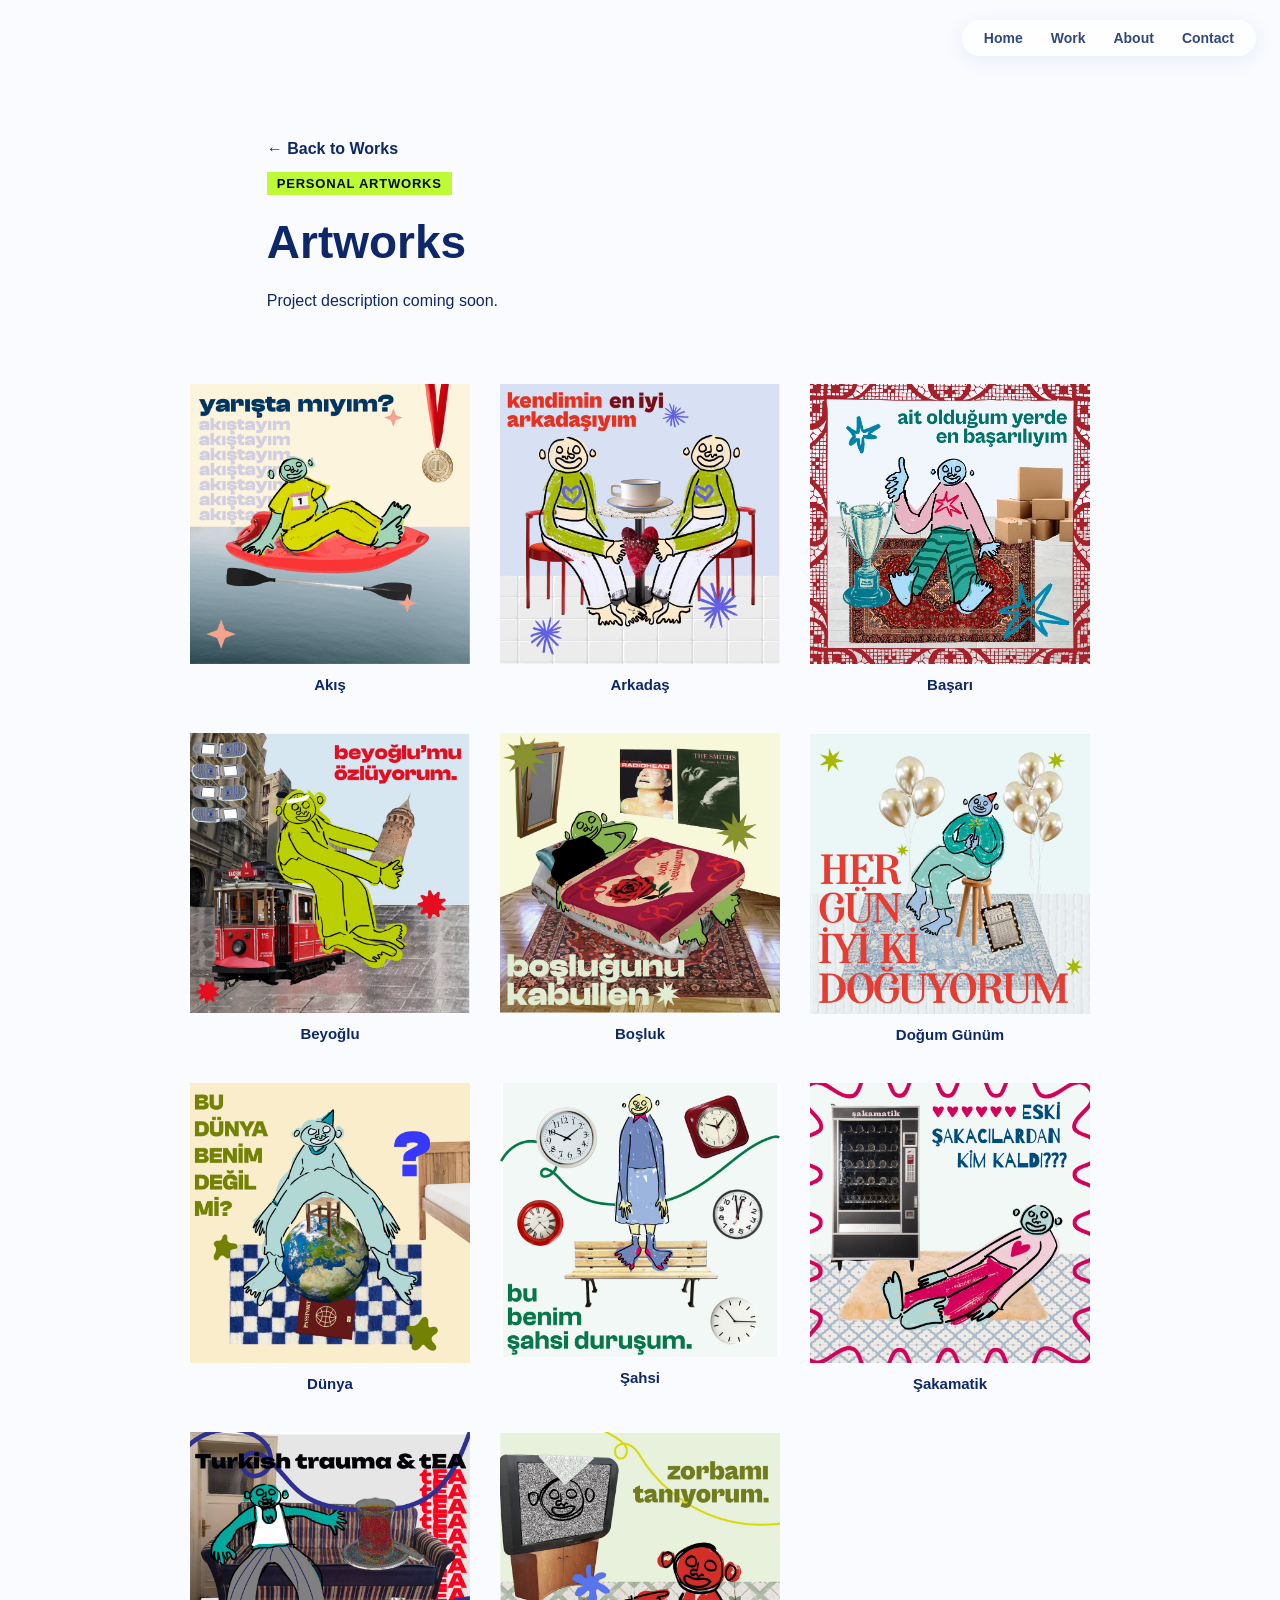
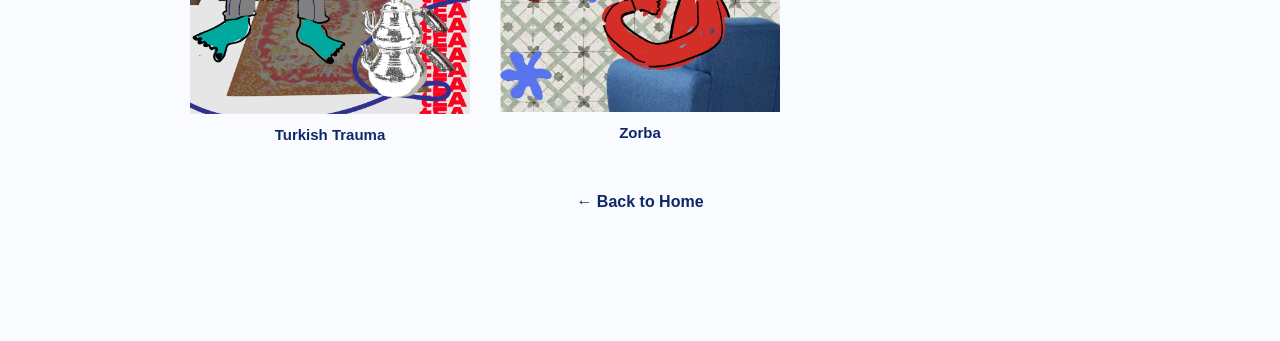
==== artworks.html @ 4bc06872 "Add inner pages for remaining work projects with real content Build detail pages for FeeL, Cafe Sade" ====
<!DOCTYPE html>
<html lang="en">
<head>
<meta charset="UTF-8">
<meta name="viewport" content="width=device-width, initial-scale=1.0">
<title>Artworks — Feza</title>
<link rel="icon" href="assets/img/star.svg" type="image/svg+xml">
<link rel="stylesheet" href="css/style.css">
<link rel="stylesheet" href="css/project.css">
</head>
<body>

<div id="cursor-star">
  <div class="star-spin">
    <img class="star-base" src="assets/img/star.svg" alt="">
    <img class="star-click" src="assets/img/star-lime.svg" alt="">
  </div>
</div>

<nav class="nav">
  <a href="index.html#home">Home</a>
  <a href="index.html#works">Work</a>
  <a href="index.html#about">About</a>
  <a href="index.html#contact">Contact</a>
</nav>

<section class="project-hero">
  <a class="back-link" href="index.html#works">← Back to Works</a>
  <span class="tag">Personal Artworks</span>
  <h1>Artworks</h1>
  <p>
    Project description coming soon.
  </p>
</section>

<section class="artwork-grid">
  <div class="artwork-item">
    <img src="assets/img/artworks/akis.jpg" alt="Akış">
    <p class="artwork-name">Akış</p>
  </div>
  <div class="artwork-item">
    <img src="assets/img/artworks/arkadas.jpg" alt="Arkadaş">
    <p class="artwork-name">Arkadaş</p>
  </div>
  <div class="artwork-item">
    <img src="assets/img/artworks/basari.jpg" alt="Başarı">
    <p class="artwork-name">Başarı</p>
  </div>
  <div class="artwork-item">
    <img src="assets/img/artworks/beyoglu.jpg" alt="Beyoğlu">
    <p class="artwork-name">Beyoğlu</p>
  </div>
  <div class="artwork-item">
    <img src="assets/img/artworks/bosluk.jpg" alt="Boşluk">
    <p class="artwork-name">Boşluk</p>
  </div>
  <div class="artwork-item">
    <img src="assets/img/artworks/dogum-gunum.jpg" alt="Doğum Günüm">
    <p class="artwork-name">Doğum Günüm</p>
  </div>
  <div class="artwork-item">
    <img src="assets/img/artworks/dunya.jpg" alt="Dünya">
    <p class="artwork-name">Dünya</p>
  </div>
  <div class="artwork-item">
    <img src="assets/img/artworks/sahsi.jpg" alt="Şahsi">
    <p class="artwork-name">Şahsi</p>
  </div>
  <div class="artwork-item">
    <img src="assets/img/artworks/sakamatik.jpg" alt="Şakamatik">
    <p class="artwork-name">Şakamatik</p>
  </div>
  <div class="artwork-item">
    <img src="assets/img/artworks/turkish-trauma.jpg" alt="Turkish Trauma">
    <p class="artwork-name">Turkish Trauma</p>
  </div>
  <div class="artwork-item">
    <img src="assets/img/artworks/zorba.jpg" alt="Zorba">
    <p class="artwork-name">Zorba</p>
  </div>
</section>

<div class="project-footer">
  <a class="back-link" href="index.html#home">← Back to Home</a>
</div>

<script src="js/cursor.js"></script>
</body>
</html>
---- css/style.css ----
/* ===== Fonts ===== */
@import url('https://api.fontshare.com/v2/css?f[]=cabinet-grotesk@400,500,700,800,900&display=swap');

/* ===== Reset ===== */
*, *::before, *::after { box-sizing: border-box; margin: 0; padding: 0; }
html { scroll-behavior: smooth; }
img { max-width: 100%; display: block; }
a { color: inherit; text-decoration: none; }
button, input, textarea { font-family: inherit; }

/* ===== Vars ===== */
:root{
  --electric-blue: #0009FF;
  --txt-blue: #0E2768;
  --navy: #020A1C;
  --navy-deep: #020A1C;
  --bg: #f9fbff;
  --lavender: #9B9EFF;
  --lime: #BFFB34;
  --ink: #0a0a1a;
  --white: #ffffff;
  --radius: 0px;
}

body{
  font-family: 'Cabinet Grotesk', 'Inter', sans-serif;
  background: var(--bg);
  color: var(--ink);
  overflow-x: hidden;
}

@media (pointer: fine){
  body.has-custom-cursor, body.has-custom-cursor a, body.has-custom-cursor button{ cursor: none; }
}

/* ===== Custom star cursor ===== */
#cursor-star{
  position: fixed;
  top: 0; left: 0;
  width: 36px; height: 36px;
  pointer-events: none;
  z-index: 9999;
  transform: translate(-50%, -50%);
  will-change: transform;
  transition: opacity .2s ease;
  opacity: 0;
}
#cursor-star.visible{ opacity: 1; }
#cursor-star .star-spin{
  position: relative;
  width: 100%; height: 100%;
  animation: cursor-spin 6s linear infinite;
  transition: transform .2s ease;
}
#cursor-star.grow .star-spin{ transform: scale(1.5); }
#cursor-star img{
  position: absolute;
  top: 0; left: 0;
  width: 100%; height: 100%;
  transition: opacity .15s ease;
}
#cursor-star .star-click{ opacity: 0; }
#cursor-star.clicked .star-base{ opacity: 0; }
#cursor-star.clicked .star-click{ opacity: 1; }
#cursor-star.clicked .star-spin{ transform: scale(1.35); }

/* click burst particles */
.click-particle{
  position: fixed;
  top: 0; left: 0;
  width: 7px; height: 7px;
  background: var(--lime);
  pointer-events: none;
  z-index: 9998;
  animation: particle-burst .5s ease-out forwards;
}
@keyframes particle-burst{
  from{ transform: translate(-50%, -50%) translate(0, 0) scale(1); opacity: 1; }
  to{ transform: translate(-50%, -50%) translate(var(--px), var(--py)) scale(.2); opacity: 0; }
}
@keyframes cursor-spin{ from{ transform: rotate(0deg);} to{ transform: rotate(360deg);} }

/* ===== Nav ===== */
.nav{
  position: fixed;
  top: 20px; right: 24px;
  z-index: 300;
  display: flex;
  gap: 28px;
  padding: 10px 22px;
  background: rgba(255,255,255,.7);
  backdrop-filter: blur(10px);
  border-radius: 999px;
  box-shadow: 0 4px 20px rgba(18,59,163,.08);
}
.nav a{
  font-size: 14px;
  font-weight: 700;
  color: var(--txt-blue);
  opacity: .85;
  transition: opacity .2s ease;
}
.nav a:hover{ opacity: 1; }

/* ===== Hero ===== */
.hero{
  position: relative;
  min-height: 100vh;
  display: flex;
  align-items: center;
  padding: 120px 6vw 80px;
  background:
    radial-gradient(circle at 4% -4%, var(--lavender) 0%, rgba(155,158,255,0) 45%),
    var(--bg);
}
.hero-inner{
  display: grid;
  grid-template-columns: 1.15fr .85fr;
  gap: 60px;
  align-items: center;
  max-width: 1200px;
  margin: 0 auto;
  width: 100%;
}
.hero-text h1{
  font-size: clamp(29px, 3.6vw, 46px);
  font-weight: 500;
  line-height: 1.35;
  color: var(--txt-blue);
  max-width: 560px;
}
.hero-text h1 strong{ font-weight: 800; }
.hero-photo-wrap{
  position: relative;
  justify-self: center;
}
.hero-photo{
  width: min(320px, 80vw);
  aspect-ratio: 3/3.6;
  overflow: hidden;
  border-radius: var(--radius);
  transform: rotate(4deg);
  box-shadow: 0 30px 60px rgba(10,10,40,.18);
}
.hero-photo img{
  width: 100%; height: 100%;
  object-fit: cover;
}
.hero-star{
  position: absolute;
  left: -40px; bottom: -20px;
  width: 74px; height: 74px;
  animation: cursor-spin 10s linear infinite;
}

/* ===== Marquee slider ===== */
.marquee{
  background: var(--lime);
  border-top: 2px solid var(--navy);
  border-bottom: 2px solid var(--navy);
  overflow: hidden;
  padding: 16px 0;
}
.marquee-track{
  display: flex;
  width: max-content;
  animation: marquee 21s linear infinite;
}
.marquee-track span{
  font-size: clamp(18px, 2.2vw, 26px);
  font-weight: 800;
  color: var(--navy);
  padding: 0 22px;
  white-space: nowrap;
}
.marquee-track .m-sep{ padding: 0 22px; }
@keyframes marquee{
  from{ transform: translateX(0); }
  to{ transform: translateX(-50%); }
}

/* ===== Works ===== */
.works{
  background: var(--navy-deep);
  padding: 90px 6vw 100px;
}
.works-inner{ max-width: 1200px; margin: 0 auto; }
.section-title{
  font-size: clamp(28px, 3vw, 40px);
  font-weight: 900;
  color: var(--white);
  margin-bottom: 40px;
  letter-spacing: .01em;
}
.works .section-title{ color: var(--white); }

.grid{
  display: grid;
  grid-template-columns: repeat(12, 1fr);
  gap: 20px;
}
.card{
  grid-column: span 12;
  background: transparent;
  border-radius: var(--radius);
  overflow: hidden;
  display: block;
  transition: transform .35s ease;
}
.card:hover{
  transform: translateY(-6px);
}
.card .thumb{
  width: 100%;
  aspect-ratio: 1/1;
  overflow: hidden;
}
.card .thumb img{
  width: 100%; height: 100%;
  object-fit: cover;
  transition: transform .5s ease;
}
.card:hover .thumb img{ transform: scale(1.05); }
.card .meta{ padding: 18px 4px 20px; }
.card .meta h3{
  font-size: 22px;
  font-weight: 800;
  color: var(--white);
  transition: color .25s ease;
}
.card .meta p{
  font-size: 15px;
  color: #8b93b8;
  margin-top: 6px;
  transition: color .25s ease;
}
.card:hover .meta h3,
.card:hover .meta p{ color: var(--lime); }

@media (min-width: 700px){
  .c-learnisle, .c-feel{ grid-column: span 6; }
  .c-cafesade1, .c-wizardcook, .c-stellartrack{ grid-column: span 4; }
  .c-covers, .c-echoo{ grid-column: span 6; }
  .c-drawings, .c-tebli, .c-cafesade2{ grid-column: span 4; }
}

/* ===== About ===== */
.about{
  background: var(--bg);
  padding: 100px 6vw;
}
.about-inner{
  max-width: 1200px;
  margin: 0 auto;
  display: grid;
  grid-template-columns: .8fr 1.2fr;
  gap: 70px;
  align-items: start;
}
.about-photos{
  position: relative;
  min-height: 420px;
}
.about-photos img{
  position: absolute;
}
.about-photo-1, .about-photo-2{
  border-radius: var(--radius);
  box-shadow: 0 20px 50px rgba(10,10,40,.18);
  object-fit: cover;
}
.about-photo-1{
  width: 62%;
  aspect-ratio: 3/3.4;
  top: 0; left: 0;
  transform: rotate(-4deg);
  z-index: 1;
}
.about-photo-2{
  width: 55%;
  aspect-ratio: 3/3.4;
  bottom: 0; right: 0;
  transform: rotate(5deg);
  z-index: 2;
}
.about-star{
  width: 140px;
  left: 34%;
  bottom: 26%;
  animation: cursor-spin 9s linear infinite;
  z-index: 3;
}
.about-text p{
  font-size: 16px;
  line-height: 1.7;
  color: var(--txt-blue);
  margin-bottom: 20px;
}
.about-text .highlight{
  color: var(--txt-blue);
  font-weight: 800;
}

/* ===== Contact ===== */
.contact{
  background: var(--navy-deep);
  padding: 100px 6vw 70px;
}
.contact-inner{ max-width: 1200px; margin: 0 auto; text-align: center; }
.contact .section-title{ color: var(--white); text-align: left; }
.contact-intro{
  text-align: left;
  max-width: none;
  white-space: nowrap;
  color: #8b93b8;
  font-size: 15px;
  line-height: 1.6;
  margin-top: 14px;
}

.contact-buttons{
  display: flex;
  justify-content: center;
  flex-wrap: wrap;
  gap: 14px;
  margin-top: 50px;
}
.social-btn{
  background: var(--lime);
  color: var(--navy);
  font-weight: 800;
  font-size: 14px;
  text-transform: uppercase;
  letter-spacing: .04em;
  padding: 10px 22px;
  transition: transform .2s ease, box-shadow .2s ease;
}
.social-btn:hover{ transform: translateY(-3px); box-shadow: 0 10px 20px rgba(191,251,52,.25); }

.contact-star{
  width: 64px;
  margin: 28px auto;
  animation: cursor-spin 8s linear infinite;
}

.email-btn{
  display: inline-block;
  background: var(--electric-blue);
  color: var(--white);
  font-weight: 800;
  font-size: 14px;
  text-transform: uppercase;
  letter-spacing: .04em;
  padding: 12px 30px;
  transition: transform .2s ease, box-shadow .2s ease;
}
.email-btn:hover{ transform: translateY(-3px); box-shadow: 0 10px 20px rgba(18,59,163,.35); }

.site-footer{
  max-width: 1200px; margin: 60px auto 0;
  padding-top: 24px;
  border-top: 1px solid #1a2140;
  color: #55608a;
  font-size: 13px;
  display: flex;
  justify-content: space-between;
  flex-wrap: wrap;
  gap: 10px;
}

/* ===== Responsive ===== */
@media (max-width: 860px){
  .hero-inner{ grid-template-columns: 1fr; text-align: center; }
  .hero-photo-wrap{ order: -1; }
  .hero-text h1{ margin: 0 auto; }
  .about-inner{ grid-template-columns: 1fr; }
  .about-photos{ min-height: 320px; margin-bottom: 40px; }
}
@media (max-width: 520px){
  .nav{ gap: 16px; padding: 8px 16px; right: 12px; top: 12px; }
  .nav a{ font-size: 12px; }
  .contact-intro{ white-space: normal; }
}
---- css/project.css ----
/* Learn Isle / project detail page — extends style.css */

.project-hero{
  padding: 140px 6vw 60px;
  max-width: 900px;
  margin: 0 auto;
}
.project-hero .back-link{
  display: flex;
  margin-bottom: 14px;
}
.project-hero .tag{
  display: inline-block;
  color: var(--navy);
  background: var(--lime);
  font-weight: 800;
  letter-spacing: .06em;
  font-size: 13px;
  text-transform: uppercase;
  padding: 4px 10px;
  margin-bottom: 10px;
}
.project-hero h1{
  font-size: clamp(30px, 4vw, 46px);
  font-weight: 900;
  color: var(--txt-blue);
  margin: 10px 0 18px;
}
.project-hero p{
  font-size: 16px;
  line-height: 1.7;
  color: var(--txt-blue);
  max-width: 700px;
}

.project-images{
  max-width: 900px;
  margin: 0 auto;
}
.project-images img{
  width: 100%;
  display: block;
  border-radius: var(--radius);
}

.artwork-grid{
  display: grid;
  grid-template-columns: repeat(2, 1fr);
  gap: 40px 30px;
  max-width: 900px;
  margin: 10px auto 0;
}
.artwork-item img{
  width: 100%;
  display: block;
  border-radius: var(--radius);
}
.artwork-item .artwork-name{
  margin-top: 12px;
  font-weight: 800;
  color: var(--txt-blue);
  font-size: 15px;
  text-align: center;
}
@media (min-width: 700px){
  .artwork-grid{ grid-template-columns: repeat(3, 1fr); }
}

.project-footer{
  text-align: center;
  padding: 50px 6vw 100px;
}
.back-link{
  display: inline-flex;
  align-items: center;
  gap: 8px;
  margin: 0 auto 30px;
  font-weight: 800;
  color: var(--txt-blue);
}
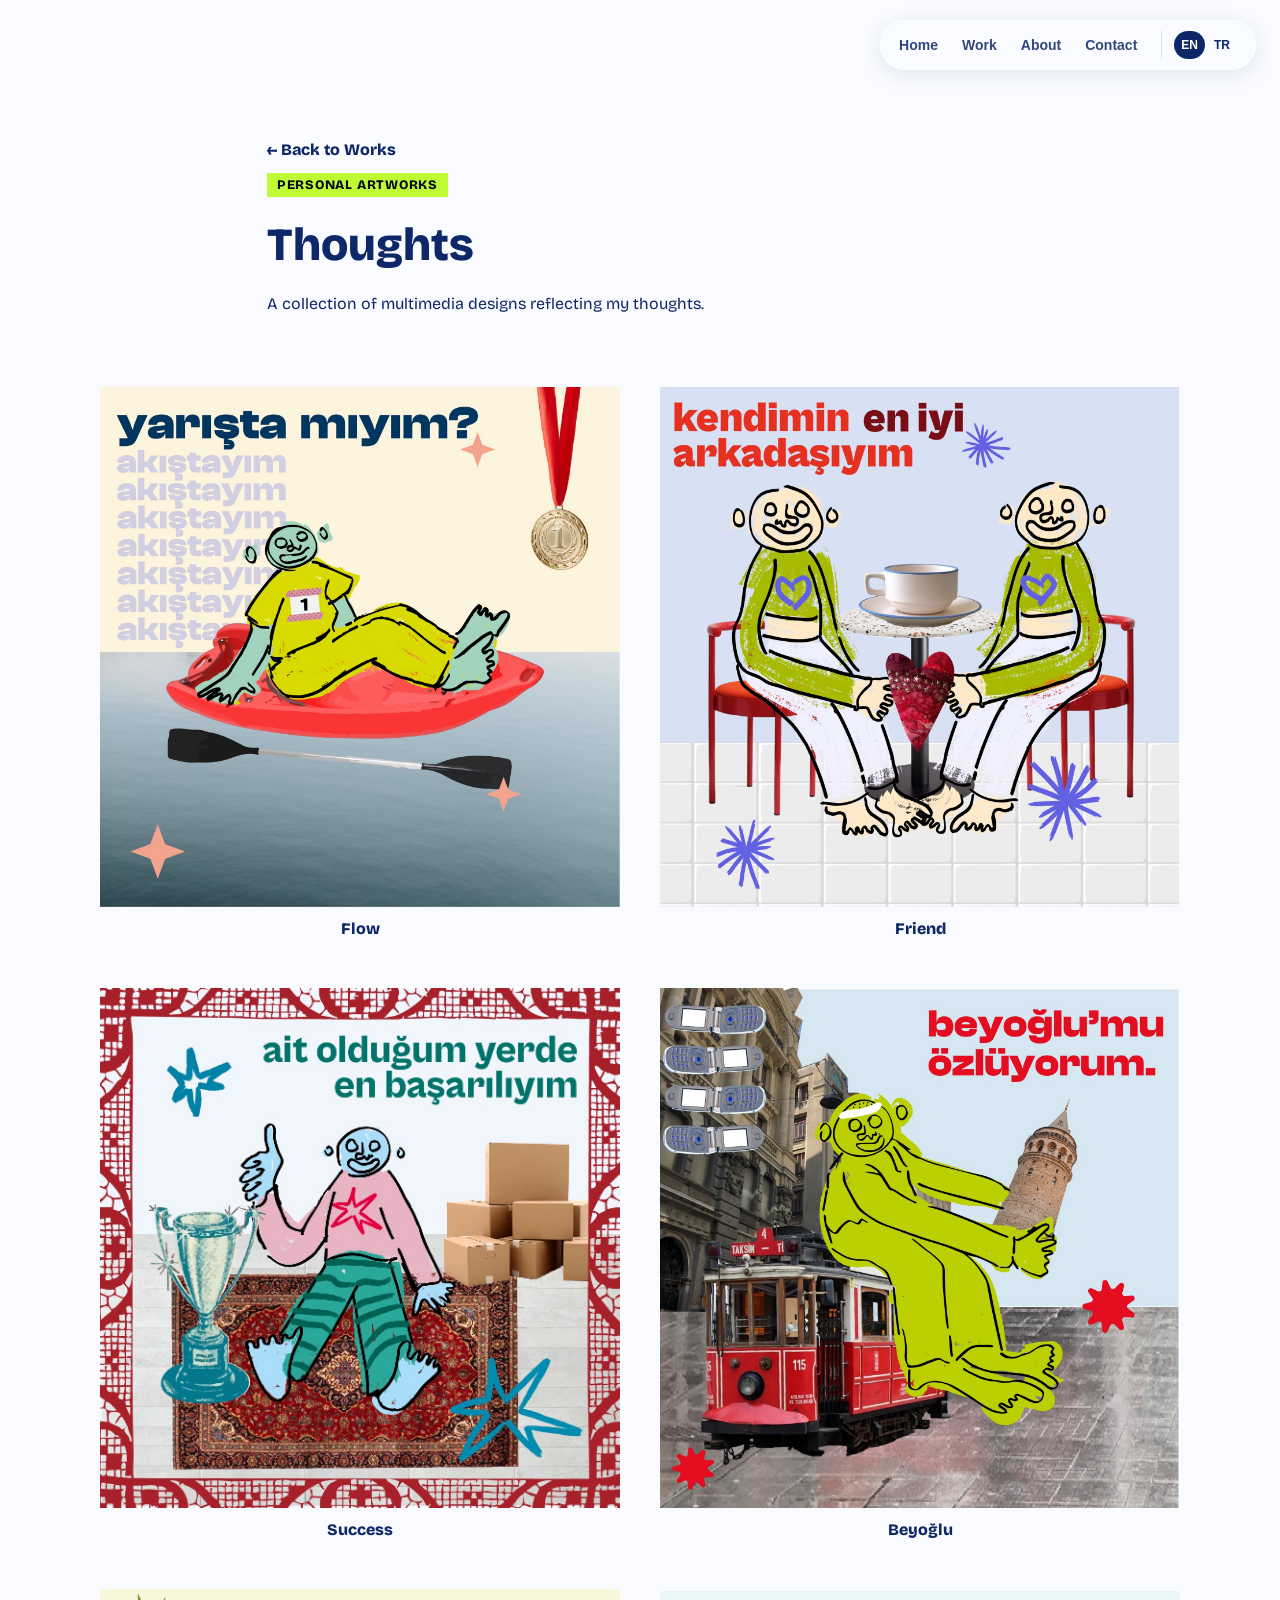
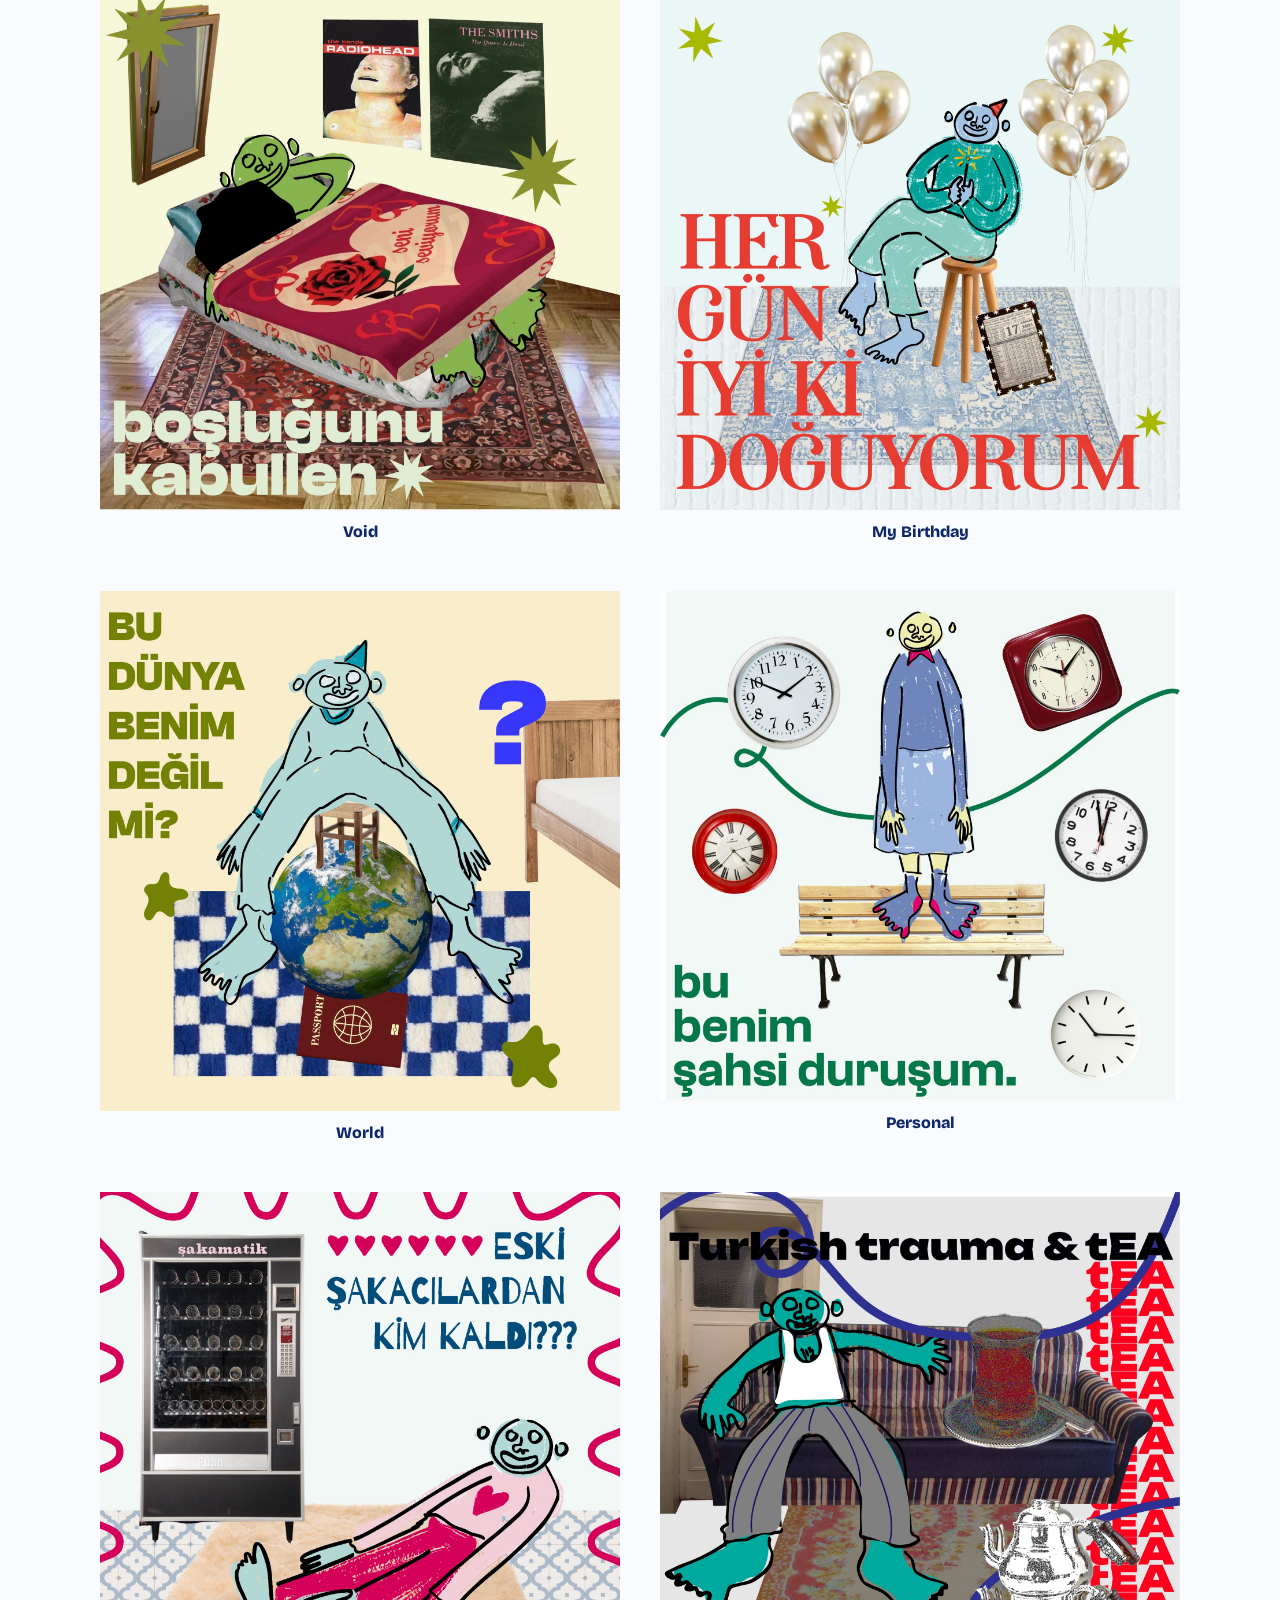
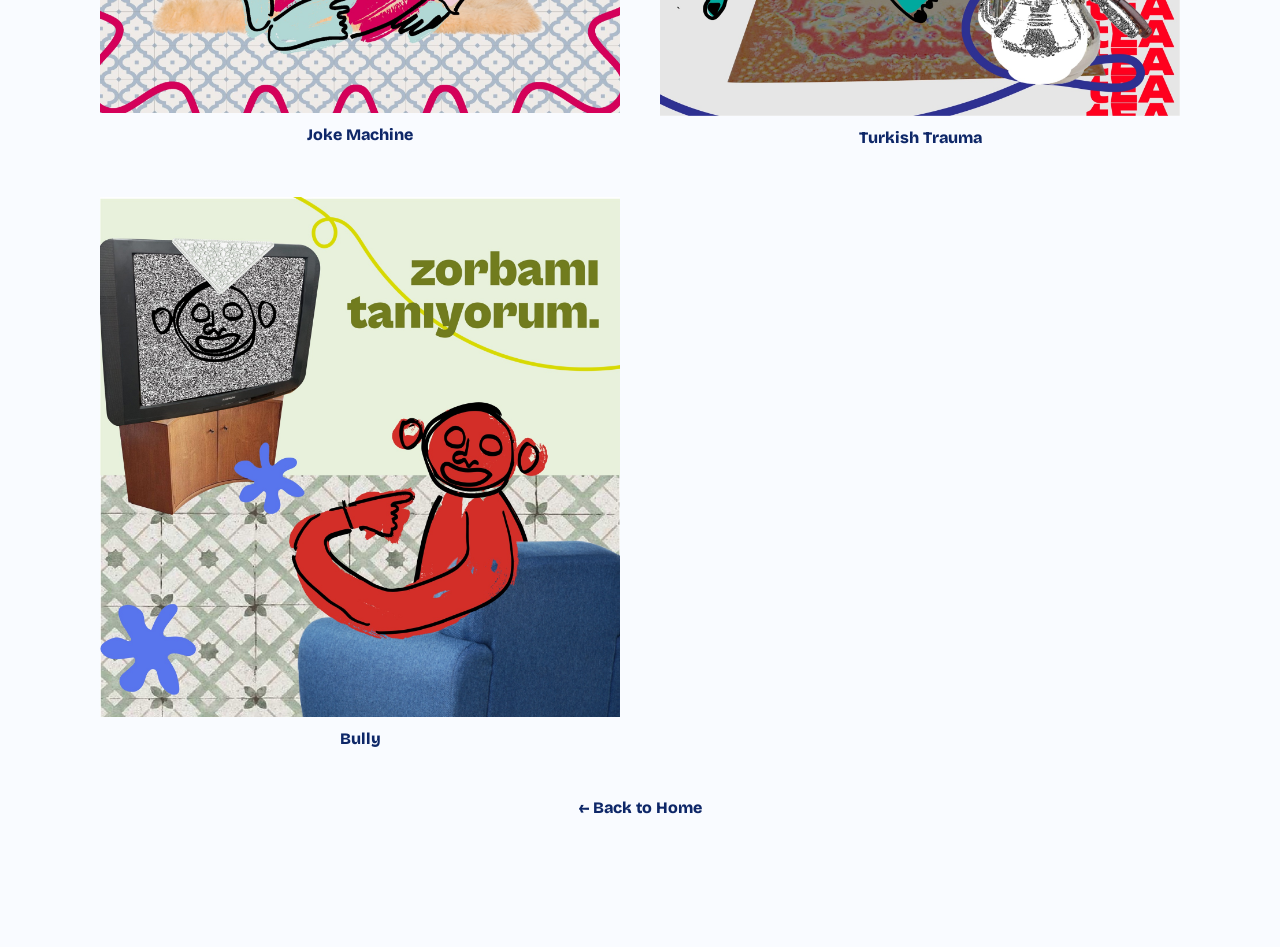
==== commit a36b364f: "Update portfolio design, projects and bilingual navigation" ====
--- a/artworks.html
+++ b/artworks.html
@@ -3,10 +3,11 @@
 <head>
 <meta charset="UTF-8">
 <meta name="viewport" content="width=device-width, initial-scale=1.0">
-<title>Artworks — Feza</title>
+<title>Thoughts - Feza</title>
 <link rel="icon" href="assets/img/star.svg" type="image/svg+xml">
 <link rel="stylesheet" href="css/style.css">
 <link rel="stylesheet" href="css/project.css">
+<link rel="stylesheet" href="css/navigation.css">
 </head>
 <body>
 
@@ -18,33 +19,32 @@
 </div>
 
 <nav class="nav">
-  <a href="index.html#home">Home</a>
-  <a href="index.html#works">Work</a>
-  <a href="index.html#about">About</a>
-  <a href="index.html#contact">Contact</a>
+  <a href="index.html#home" data-i18n="text64">Home</a>
+  <a href="index.html#works" data-i18n="text65">Work</a>
+  <a href="index.html#about" data-i18n="text66">About</a>
+  <a href="index.html#contact" data-i18n="text67">Contact</a>
+<div class="language-switch" role="group" aria-label="Language / Dil"><button type="button" data-language="en" aria-pressed="true" lang="en">EN</button><button type="button" data-language="tr" aria-pressed="false" lang="tr">TR</button></div>
 </nav>
 
 <section class="project-hero">
-  <a class="back-link" href="index.html#works">← Back to Works</a>
-  <span class="tag">Personal Artworks</span>
-  <h1>Artworks</h1>
-  <p>
-    Project description coming soon.
-  </p>
-</section>
+  <a class="back-link" href="index.html#works" data-i18n="text68">← Back to Works</a>
+  <span class="tag" data-i18n="text69">Personal Artworks</span>
+  <h1>Thoughts</h1>
+  
+<p data-i18n="text70">A collection of multimedia designs reflecting my thoughts.</p></section>
 
 <section class="artwork-grid">
   <div class="artwork-item">
     <img src="assets/img/artworks/akis.jpg" alt="Akış">
-    <p class="artwork-name">Akış</p>
+    <p class="artwork-name" data-i18n="text71">Flow</p>
   </div>
   <div class="artwork-item">
     <img src="assets/img/artworks/arkadas.jpg" alt="Arkadaş">
-    <p class="artwork-name">Arkadaş</p>
+    <p class="artwork-name" data-i18n="text72">Friend</p>
   </div>
   <div class="artwork-item">
     <img src="assets/img/artworks/basari.jpg" alt="Başarı">
-    <p class="artwork-name">Başarı</p>
+    <p class="artwork-name" data-i18n="text73">Success</p>
   </div>
   <div class="artwork-item">
     <img src="assets/img/artworks/beyoglu.jpg" alt="Beyoğlu">
@@ -52,38 +52,39 @@
   </div>
   <div class="artwork-item">
     <img src="assets/img/artworks/bosluk.jpg" alt="Boşluk">
-    <p class="artwork-name">Boşluk</p>
+    <p class="artwork-name" data-i18n="text74">Void</p>
   </div>
   <div class="artwork-item">
     <img src="assets/img/artworks/dogum-gunum.jpg" alt="Doğum Günüm">
-    <p class="artwork-name">Doğum Günüm</p>
+    <p class="artwork-name" data-i18n="text75">My Birthday</p>
   </div>
   <div class="artwork-item">
     <img src="assets/img/artworks/dunya.jpg" alt="Dünya">
-    <p class="artwork-name">Dünya</p>
+    <p class="artwork-name" data-i18n="text76">World</p>
   </div>
   <div class="artwork-item">
     <img src="assets/img/artworks/sahsi.jpg" alt="Şahsi">
-    <p class="artwork-name">Şahsi</p>
+    <p class="artwork-name" data-i18n="text77">Personal</p>
   </div>
   <div class="artwork-item">
     <img src="assets/img/artworks/sakamatik.jpg" alt="Şakamatik">
-    <p class="artwork-name">Şakamatik</p>
+    <p class="artwork-name" data-i18n="text78">Joke Machine</p>
   </div>
   <div class="artwork-item">
     <img src="assets/img/artworks/turkish-trauma.jpg" alt="Turkish Trauma">
-    <p class="artwork-name">Turkish Trauma</p>
+    <p class="artwork-name" data-i18n="text79">Turkish Trauma</p>
   </div>
   <div class="artwork-item">
     <img src="assets/img/artworks/zorba.jpg" alt="Zorba">
-    <p class="artwork-name">Zorba</p>
+    <p class="artwork-name" data-i18n="text80">Bully</p>
   </div>
 </section>
 
 <div class="project-footer">
-  <a class="back-link" href="index.html#home">← Back to Home</a>
+  <a class="back-link" href="index.html#home" data-i18n="text81">← Back to Home</a>
 </div>
 
+<script src="js/i18n.js"></script>
 <script src="js/cursor.js"></script>
 </body>
 </html>
--- a/css/style.css
+++ b/css/style.css
@@ -1,5 +1,7 @@
 /* ===== Fonts ===== */
 @import url('https://api.fontshare.com/v2/css?f[]=cabinet-grotesk@400,500,700,800,900&display=swap');
+
+@import url('https://fonts.googleapis.com/css2?family=Bricolage+Grotesque:opsz,wght@12..96,400;12..96,500;12..96,700;12..96,800&display=swap');
 
 /* ===== Reset ===== */
 *, *::before, *::after { box-sizing: border-box; margin: 0; padding: 0; }
@@ -23,7 +25,7 @@
 }
 
 body{
-  font-family: 'Cabinet Grotesk', 'Inter', sans-serif;
+  font-family: 'Bricolage Grotesque', sans-serif;
   background: var(--bg);
   color: var(--ink);
   overflow-x: hidden;
@@ -238,10 +240,10 @@
 .card:hover .meta p{ color: var(--lime); }
 
 @media (min-width: 700px){
-  .c-learnisle, .c-feel{ grid-column: span 6; }
+  .c-learnisle, .c-tebli{ grid-column: span 6; }
   .c-cafesade1, .c-wizardcook, .c-stellartrack{ grid-column: span 4; }
   .c-covers, .c-echoo{ grid-column: span 6; }
-  .c-drawings, .c-tebli, .c-cafesade2{ grid-column: span 4; }
+  .c-drawings, .c-feel, .c-cafesade2{ grid-column: span 4; }
 }
 
 /* ===== About ===== */
--- a/css/project.css
+++ b/css/project.css
@@ -46,8 +46,8 @@
 .artwork-grid{
   display: grid;
   grid-template-columns: repeat(2, 1fr);
-  gap: 40px 30px;
-  max-width: 900px;
+  gap: 50px 40px;
+  max-width: 1080px;
   margin: 10px auto 0;
 }
 .artwork-item img{
@@ -59,11 +59,28 @@
   margin-top: 12px;
   font-weight: 800;
   color: var(--txt-blue);
-  font-size: 15px;
+  font-size: 16px;
   text-align: center;
 }
-@media (min-width: 700px){
-  .artwork-grid{ grid-template-columns: repeat(3, 1fr); }
+
+.drawing-list{
+  display: flex;
+  flex-direction: column;
+  gap: 60px;
+  max-width: 900px;
+  margin: 10px auto 0;
+}
+.drawing-list .artwork-item img{
+  width: 100%;
+  display: block;
+  border-radius: var(--radius);
+}
+.drawing-list .artwork-item .artwork-name{
+  margin-top: 14px;
+  font-weight: 800;
+  color: var(--txt-blue);
+  font-size: 17px;
+  text-align: center;
 }
 
 .project-footer{
@@ -78,3 +95,7 @@
   font-weight: 800;
   color: var(--txt-blue);
 }
+
+.project-images img,.artwork-item img{height:auto;}
+.project-images,.artwork-grid,.drawing-list{width:calc(100% - 40px);}
+@media(max-width:600px){.artwork-grid{gap:28px 16px}.project-hero{padding-top:110px}}
--- a/css/navigation.css
+++ b/css/navigation.css
@@ -0,0 +1,10 @@
+/* Shared glass navigation and persistent language selector. */
+.nav,.landing .nav{position:fixed;top:20px;right:24px;display:flex;align-items:center;gap:24px;padding:10px 18px;background:rgba(249,251,255,.74);border:1px solid rgba(255,255,255,.65);border-radius:999px;-webkit-backdrop-filter:blur(16px);backdrop-filter:blur(16px);box-shadow:0 4px 20px rgba(14,39,104,.1);font-family:'Cabinet Grotesk',sans-serif}
+.nav a,.landing .nav a{font-size:14px;line-height:22px;white-space:nowrap;color:var(--txt-blue)}
+.language-switch{display:flex;gap:2px;border-left:1px solid #0e276825;padding-left:12px}
+.language-switch button{border:0;border-radius:999px;padding:5px 7px;background:transparent;color:var(--txt-blue);font-size:12px;font-weight:800;line-height:18px;cursor:pointer}
+.language-switch button[aria-pressed="true"]{background:var(--txt-blue);color:var(--white)}
+.nav :focus-visible{outline:2px solid var(--electric-blue);outline-offset:3px}
+section[id]{scroll-margin-top:85px}
+@media(max-width:520px){.nav,.landing .nav{top:12px;right:10px;max-width:calc(100% - 20px);gap:12px;padding:8px 12px}.nav a,.landing .nav a{font-size:12px;line-height:20px}.language-switch{padding-left:7px;gap:0}.language-switch button{padding:4px 5px;font-size:11px}}
+@media(max-width:360px){.nav,.landing .nav{gap:8px;padding:8px}.language-switch{padding-left:4px}}
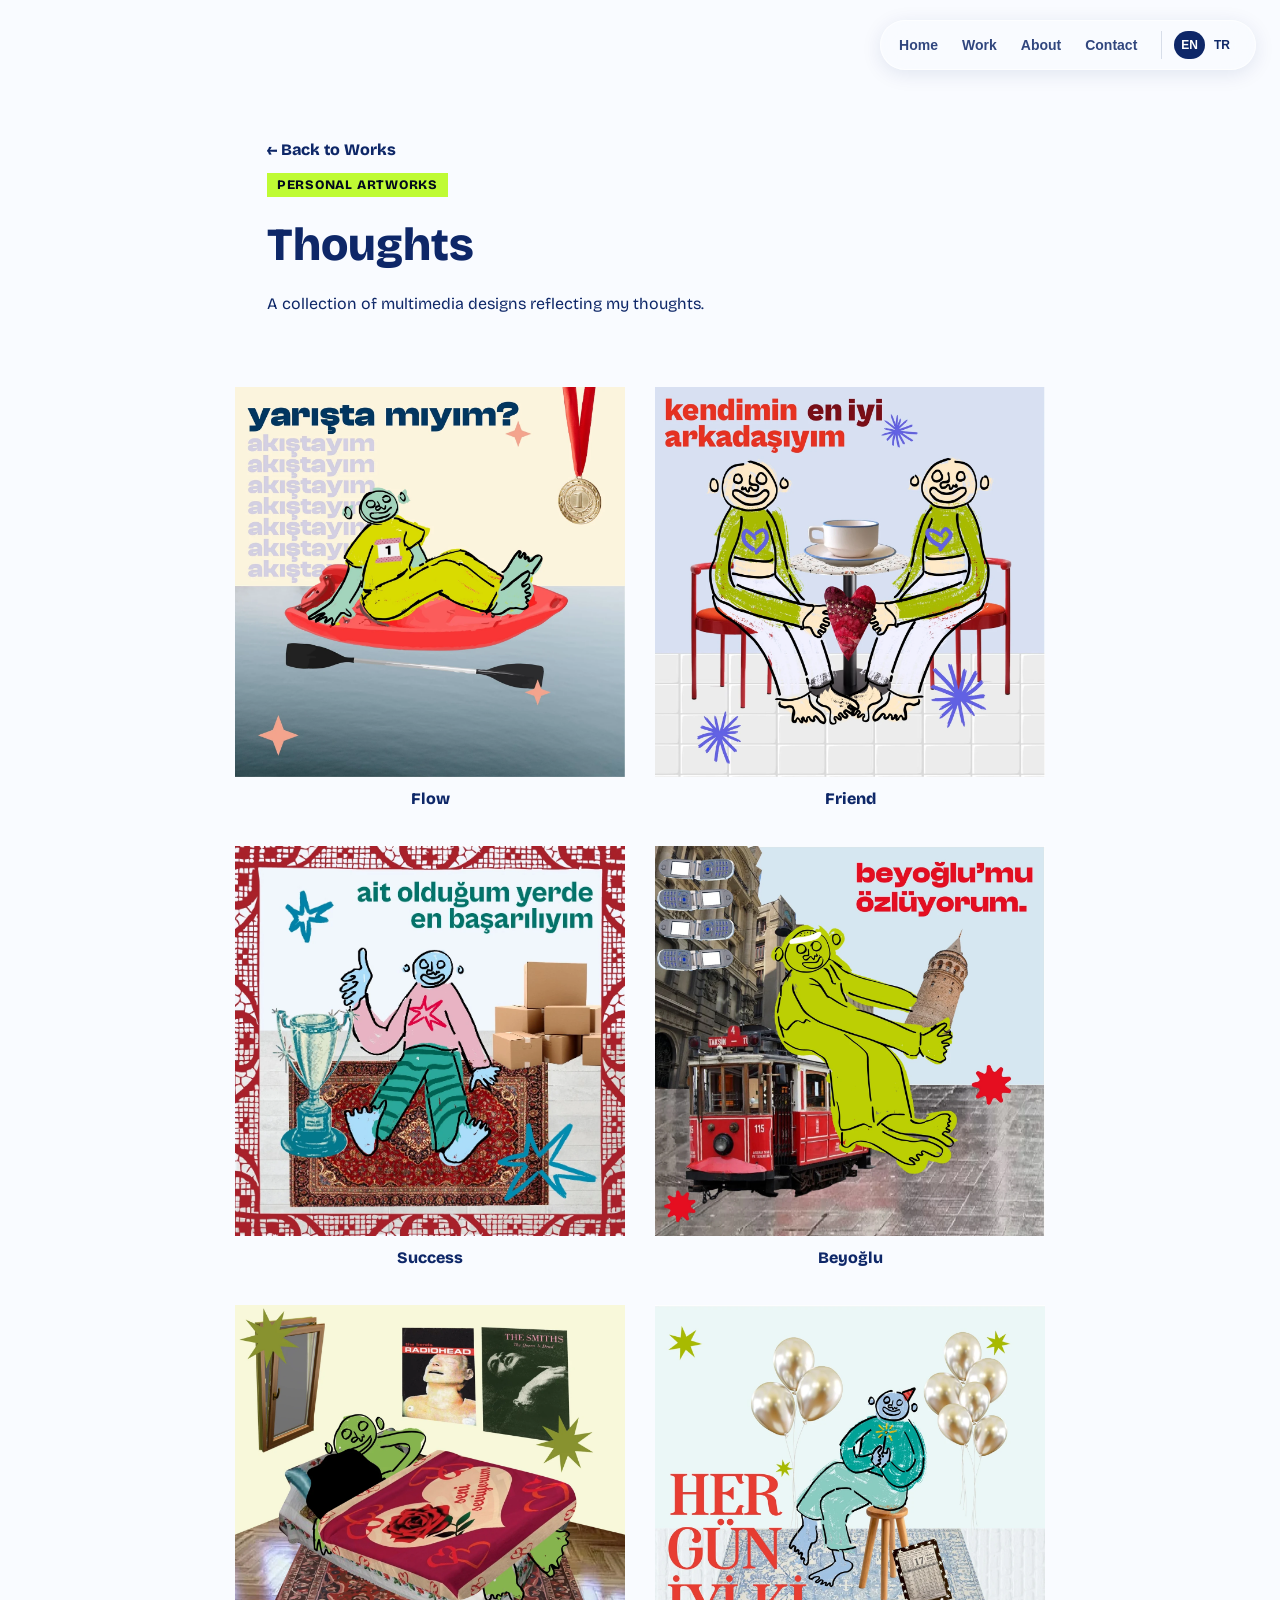
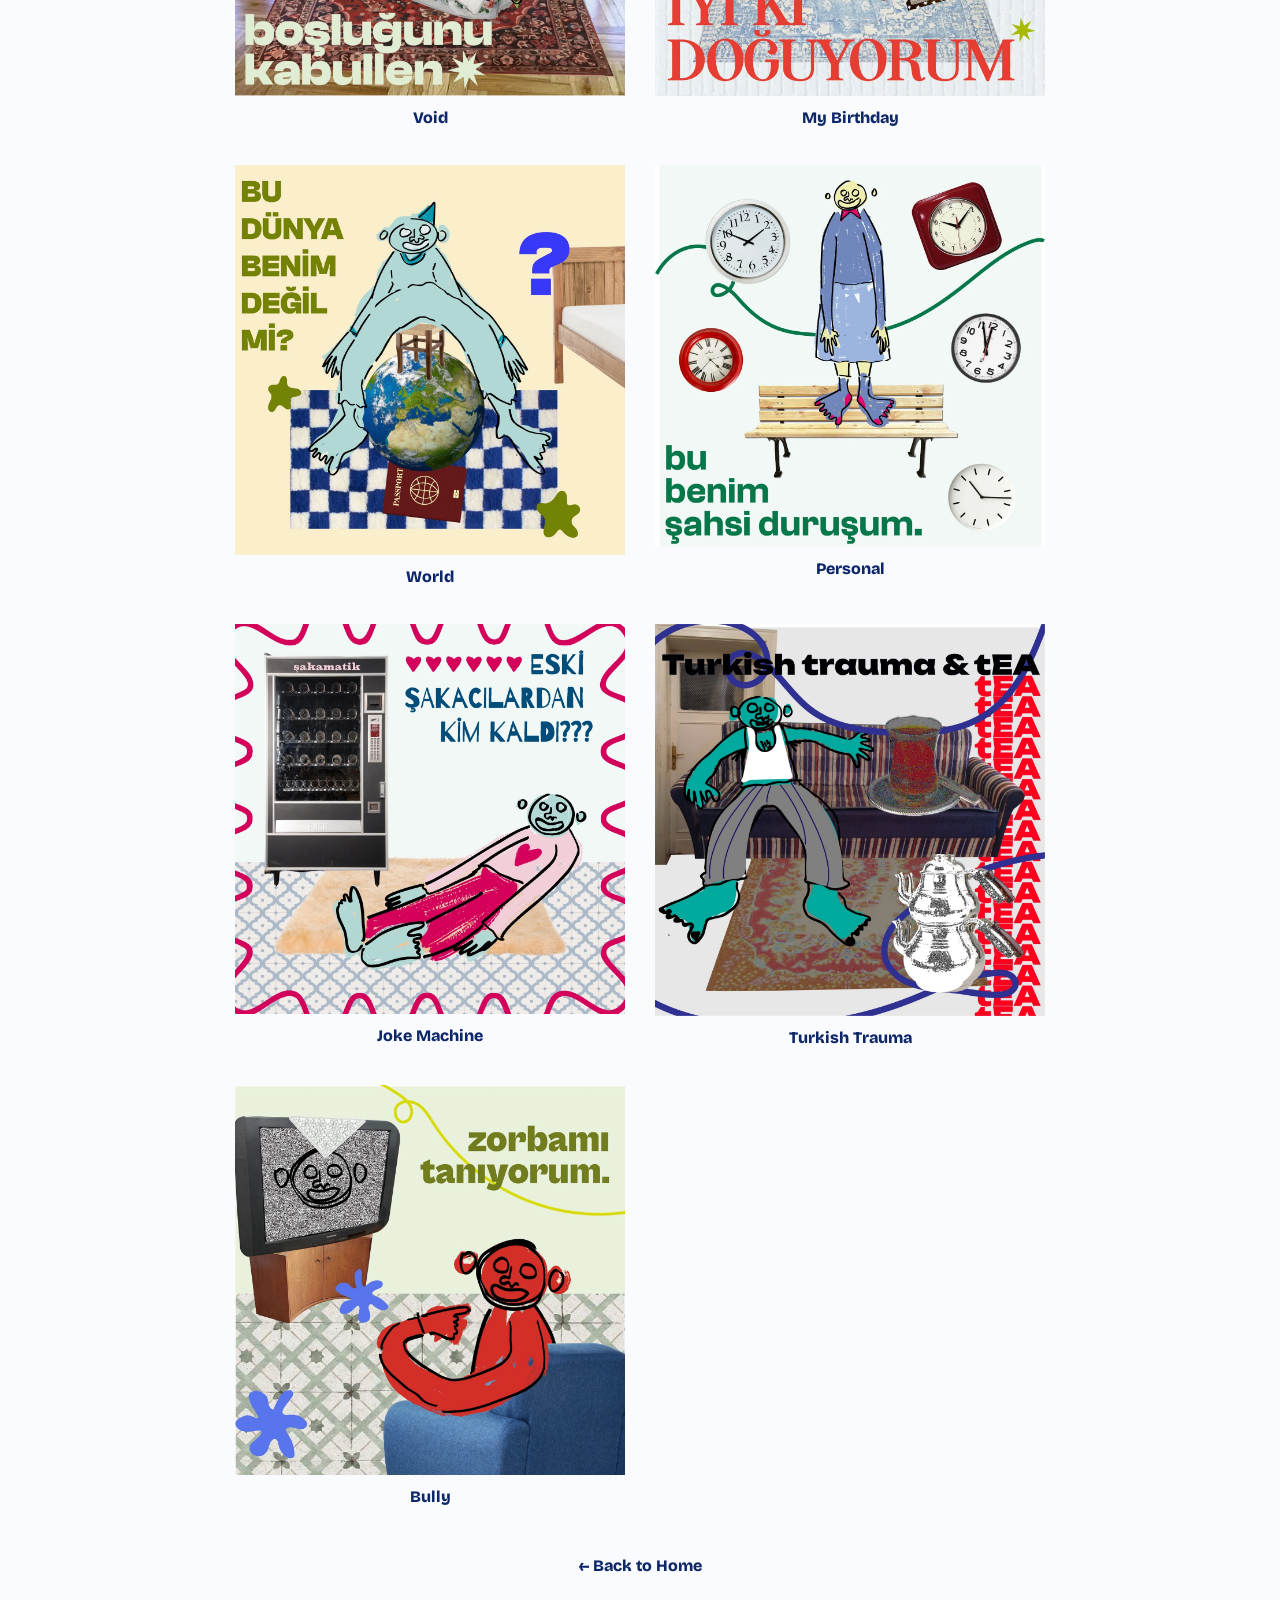
==== commit 0a76f42a: "Optimize portfolio images and reduce detail galleries by 25 percent" ====
--- a/artworks.html
+++ b/artworks.html
@@ -35,47 +35,47 @@
 
 <section class="artwork-grid">
   <div class="artwork-item">
-    <img src="assets/img/artworks/akis.jpg" alt="Akış">
+    <img src="assets/img/artworks/akis.webp" alt="Akış" width="1350" height="1350" decoding="async" loading="lazy">
     <p class="artwork-name" data-i18n="text71">Flow</p>
   </div>
   <div class="artwork-item">
-    <img src="assets/img/artworks/arkadas.jpg" alt="Arkadaş">
+    <img src="assets/img/artworks/arkadas.webp" alt="Arkadaş" width="1350" height="1349" decoding="async" loading="lazy">
     <p class="artwork-name" data-i18n="text72">Friend</p>
   </div>
   <div class="artwork-item">
-    <img src="assets/img/artworks/basari.jpg" alt="Başarı">
+    <img src="assets/img/artworks/basari.webp" alt="Başarı" width="1081" height="1081" decoding="async" loading="lazy">
     <p class="artwork-name" data-i18n="text73">Success</p>
   </div>
   <div class="artwork-item">
-    <img src="assets/img/artworks/beyoglu.jpg" alt="Beyoğlu">
+    <img src="assets/img/artworks/beyoglu.webp" alt="Beyoğlu" width="1350" height="1350" decoding="async" loading="lazy">
     <p class="artwork-name">Beyoğlu</p>
   </div>
   <div class="artwork-item">
-    <img src="assets/img/artworks/bosluk.jpg" alt="Boşluk">
+    <img src="assets/img/artworks/bosluk.webp" alt="Boşluk" width="1350" height="1352" decoding="async" loading="lazy">
     <p class="artwork-name" data-i18n="text74">Void</p>
   </div>
   <div class="artwork-item">
-    <img src="assets/img/artworks/dogum-gunum.jpg" alt="Doğum Günüm">
+    <img src="assets/img/artworks/dogum-gunum.webp" alt="Doğum Günüm" width="1350" height="1353" decoding="async" loading="lazy">
     <p class="artwork-name" data-i18n="text75">My Birthday</p>
   </div>
   <div class="artwork-item">
-    <img src="assets/img/artworks/dunya.jpg" alt="Dünya">
+    <img src="assets/img/artworks/dunya.webp" alt="Dünya" width="1350" height="1350" decoding="async" loading="lazy">
     <p class="artwork-name" data-i18n="text76">World</p>
   </div>
   <div class="artwork-item">
-    <img src="assets/img/artworks/sahsi.jpg" alt="Şahsi">
+    <img src="assets/img/artworks/sahsi.webp" alt="Şahsi" width="1350" height="1323" decoding="async" loading="lazy">
     <p class="artwork-name" data-i18n="text77">Personal</p>
   </div>
   <div class="artwork-item">
-    <img src="assets/img/artworks/sakamatik.jpg" alt="Şakamatik">
+    <img src="assets/img/artworks/sakamatik.webp" alt="Şakamatik" width="1350" height="1351" decoding="async" loading="lazy">
     <p class="artwork-name" data-i18n="text78">Joke Machine</p>
   </div>
   <div class="artwork-item">
-    <img src="assets/img/artworks/turkish-trauma.jpg" alt="Turkish Trauma">
+    <img src="assets/img/artworks/turkish-trauma.webp" alt="Turkish Trauma" width="1350" height="1358" decoding="async" loading="lazy">
     <p class="artwork-name" data-i18n="text79">Turkish Trauma</p>
   </div>
   <div class="artwork-item">
-    <img src="assets/img/artworks/zorba.jpg" alt="Zorba">
+    <img src="assets/img/artworks/zorba.webp" alt="Zorba" width="1350" height="1350" decoding="async" loading="lazy">
     <p class="artwork-name" data-i18n="text80">Bully</p>
   </div>
 </section>
--- a/css/project.css
+++ b/css/project.css
@@ -34,7 +34,7 @@
 }
 
 .project-images{
-  max-width: 900px;
+  max-width: 675px;
   margin: 0 auto;
 }
 .project-images img{
@@ -46,8 +46,8 @@
 .artwork-grid{
   display: grid;
   grid-template-columns: repeat(2, 1fr);
-  gap: 50px 40px;
-  max-width: 1080px;
+  gap: 38px 30px;
+  max-width: 810px;
   margin: 10px auto 0;
 }
 .artwork-item img{
@@ -66,8 +66,8 @@
 .drawing-list{
   display: flex;
   flex-direction: column;
-  gap: 60px;
-  max-width: 900px;
+  gap: 45px;
+  max-width: 675px;
   margin: 10px auto 0;
 }
 .drawing-list .artwork-item img{
@@ -97,5 +97,5 @@
 }
 
 .project-images img,.artwork-item img{height:auto;}
-.project-images,.artwork-grid,.drawing-list{width:calc(100% - 40px);}
-@media(max-width:600px){.artwork-grid{gap:28px 16px}.project-hero{padding-top:110px}}
+.project-images,.artwork-grid,.drawing-list{width:calc(75% - 30px);}
+@media(max-width:600px){.artwork-grid{gap:21px 12px}.project-hero{padding-top:110px}}
